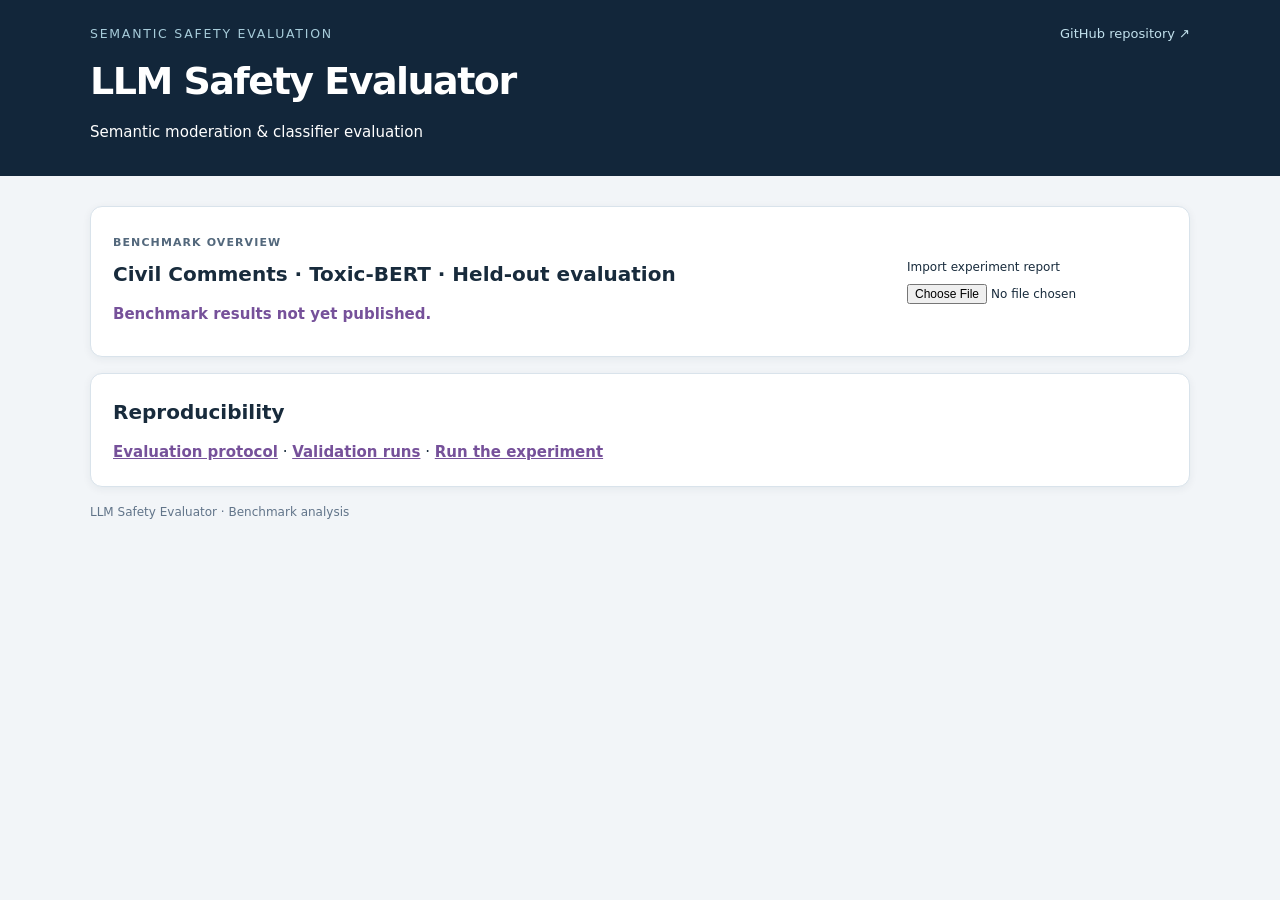
==== docs/index.html @ 62286561 "Polish published dashboard and project documentation" ====
<!doctype html><html lang="en"><head><meta charset="utf-8"><meta name="viewport" content="width=device-width,initial-scale=1"><title>LLM Safety Evaluator | Evaluation dashboard</title><link rel="stylesheet" href="dashboard.css"></head><body><header><div class="topline"><small>SEMANTIC SAFETY EVALUATION</small><a href="https://github.com/rohanst14/LLM-Safety-Evaluator">GitHub repository ↗</a></div><h1>LLM Safety Evaluator</h1><p>Semantic moderation & classifier evaluation</p></header><main><section class="overview"><div><small>BENCHMARK OVERVIEW</small><h2>Civil Comments · Toxic-BERT · Held-out evaluation</h2><p id="status" role="status">Loading published benchmark…</p></div><div class="import"><label for="report">Import experiment report</label><input id="report" type="file" accept=".json,application/json"></div></section><div id="cards" class="grid" aria-live="polite"></div><div id="results"></div><section class="resources"><h2>Reproducibility</h2><a href="https://github.com/rohanst14/LLM-Safety-Evaluator/blob/main/docs/research-protocol.md">Evaluation protocol</a> · <a href="https://github.com/rohanst14/LLM-Safety-Evaluator/actions">Validation runs</a> · <a href="https://github.com/rohanst14/LLM-Safety-Evaluator#installation-and-execution">Run the experiment</a></section><footer>LLM Safety Evaluator · Benchmark analysis</footer></main><script src="dashboard.js"></script></body></html>
---- docs/dashboard.css ----
*{box-sizing:border-box}body{margin:0;background:#f2f5f8;color:#182b3c;font:15px/1.6 system-ui,sans-serif}header{background:#12263a;color:white;padding:24px max(24px,calc((100% - 1100px)/2))}header small{letter-spacing:.14em;color:#a7ccda}header a{color:#c2e1ed}main{max-width:1140px;margin:auto;padding:30px 20px}h1{font-size:38px;letter-spacing:-.04em;margin:6px 0}h2{font-size:20px;margin:0 0 12px}p{margin:8px 0}section,.tile{background:white;border:1px solid #d9e3eb;border-radius:12px;padding:22px;margin-bottom:16px}section{box-shadow:0 2px 8px #152c4010}.grid{display:grid;grid-template-columns:repeat(auto-fit,minmax(160px,1fr));gap:14px}.tile strong{display:block;font-size:29px;color:var(--accent)}.tile span,small{color:#53687c}input{max-width:100%;font:inherit}button{font:inherit;background:var(--accent);color:white;border:0;border-radius:7px;padding:8px 14px;cursor:pointer}pre{overflow:auto;background:#edf2f7;padding:12px;border-radius:6px;font-size:13px}.scroll{overflow:auto}table{border-collapse:collapse;width:100%;text-align:left}th,td{padding:10px;border-bottom:1px solid #e0e7ed;vertical-align:top}th{background:#f5f8fa;font-size:12px;color:#53687c}#status{font-weight:600;color:var(--accent)}footer{color:#617489;font-size:12px}a{color:var(--accent)}:focus-visible{outline:3px solid #58a6c5;outline-offset:3px}
:root{--accent:#76519a}.topline,.overview{display:flex;justify-content:space-between;align-items:center;gap:20px;flex-wrap:wrap}.topline a{font-size:13px;text-decoration:none}.overview small{font-weight:700;letter-spacing:.1em;font-size:11px}.overview h2{margin-top:5px}.import{display:grid;gap:6px;font-size:12px}.resources a{font-weight:600}.tile{border-top:3px solid var(--accent)}
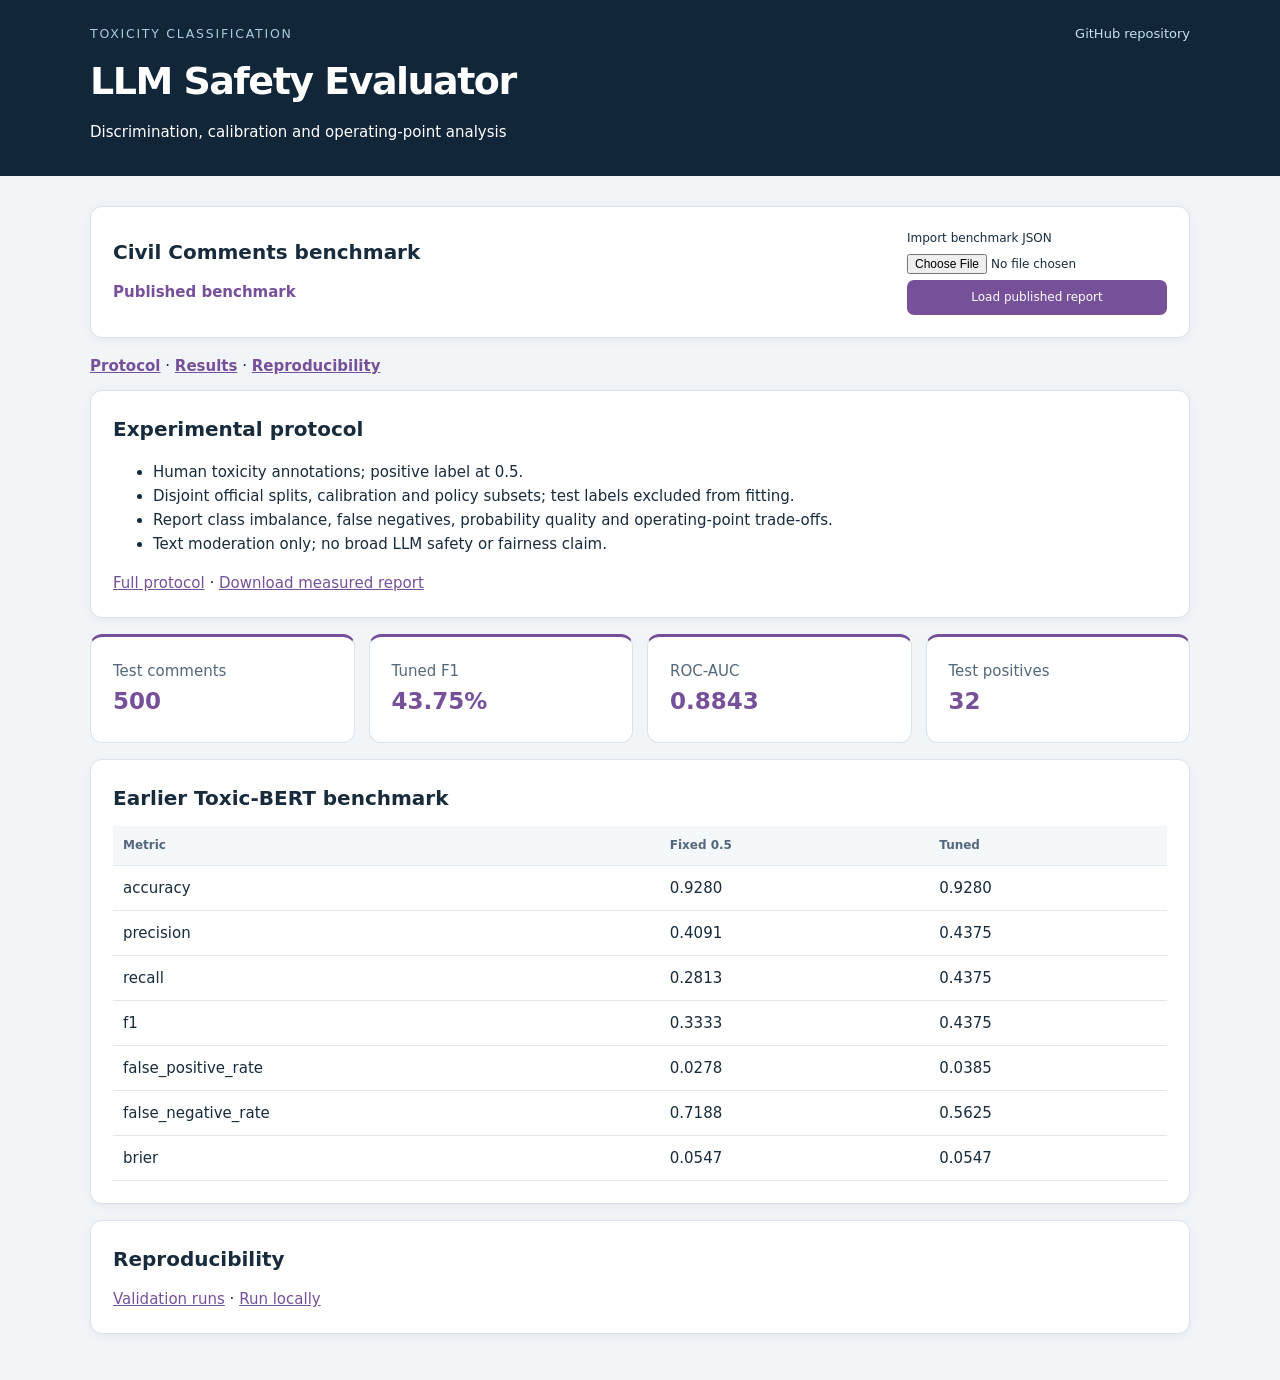
==== commit 66c846b1: "Evaluate supervised lexical and calibrated hybrid moderation models with validation policies" ====
--- a/docs/index.html
+++ b/docs/index.html
@@ -1 +1 @@
-<!doctype html><html lang="en"><head><meta charset="utf-8"><meta name="viewport" content="width=device-width,initial-scale=1"><title>LLM Safety Evaluator | Evaluation dashboard</title><link rel="stylesheet" href="dashboard.css"></head><body><header><div class="topline"><small>SEMANTIC SAFETY EVALUATION</small><a href="https://github.com/rohanst14/LLM-Safety-Evaluator">GitHub repository ↗</a></div><h1>LLM Safety Evaluator</h1><p>Semantic moderation & classifier evaluation</p></header><main><section class="overview"><div><small>BENCHMARK OVERVIEW</small><h2>Civil Comments · Toxic-BERT · Held-out evaluation</h2><p id="status" role="status">Loading published benchmark…</p></div><div class="import"><label for="report">Import experiment report</label><input id="report" type="file" accept=".json,application/json"></div></section><div id="cards" class="grid" aria-live="polite"></div><div id="results"></div><section class="resources"><h2>Reproducibility</h2><a href="https://github.com/rohanst14/LLM-Safety-Evaluator/blob/main/docs/research-protocol.md">Evaluation protocol</a> · <a href="https://github.com/rohanst14/LLM-Safety-Evaluator/actions">Validation runs</a> · <a href="https://github.com/rohanst14/LLM-Safety-Evaluator#installation-and-execution">Run the experiment</a></section><footer>LLM Safety Evaluator · Benchmark analysis</footer></main><script src="dashboard.js"></script></body></html>+<!doctype html><html lang="en"><head><meta charset="utf-8"><meta name="viewport" content="width=device-width,initial-scale=1"><title>LLM Safety Evaluator | Moderation benchmark</title><link rel="stylesheet" href="dashboard.css?v=2"></head><body><header><div class="topline"><small>TOXICITY CLASSIFICATION</small><a href="https://github.com/rohanst14/LLM-Safety-Evaluator">GitHub repository</a></div><h1>LLM Safety Evaluator</h1><p>Discrimination, calibration and operating-point analysis</p></header><main><section class="overview"><div><h2>Civil Comments benchmark</h2><p id="status" role="status">Loading published benchmark…</p></div><div class="import"><label for="report">Import benchmark JSON</label><input id="report" type="file" accept=".json,application/json"><button id="reload" type="button">Load published report</button></div></section><nav><a href="#protocol">Protocol</a> · <a href="#results">Results</a> · <a href="#resources">Reproducibility</a></nav><section id="protocol"><h2>Experimental protocol</h2><ul><li>Human toxicity annotations; positive label at 0.5.</li><li>Disjoint official splits, calibration and policy subsets; test labels excluded from fitting.</li><li>Report class imbalance, false negatives, probability quality and operating-point trade-offs.</li><li>Text moderation only; no broad LLM safety or fairness claim.</li></ul><div id="details"></div><a href="https://github.com/rohanst14/LLM-Safety-Evaluator/blob/main/docs/research-protocol.md">Full protocol</a> · <a href="results/moderation.json" download>Download measured report</a></section><div id="cards" class="grid" aria-live="polite"></div><div id="results"></div><section id="resources"><h2>Reproducibility</h2><a href="https://github.com/rohanst14/LLM-Safety-Evaluator/actions">Validation runs</a> · <a href="https://github.com/rohanst14/LLM-Safety-Evaluator#run-locally">Run locally</a></section></main><script src="dashboard.js?v=2"></script></body></html>
--- a/docs/dashboard.css
+++ b/docs/dashboard.css
@@ -1,2 +1,4 @@
 *{box-sizing:border-box}body{margin:0;background:#f2f5f8;color:#182b3c;font:15px/1.6 system-ui,sans-serif}header{background:#12263a;color:white;padding:24px max(24px,calc((100% - 1100px)/2))}header small{letter-spacing:.14em;color:#a7ccda}header a{color:#c2e1ed}main{max-width:1140px;margin:auto;padding:30px 20px}h1{font-size:38px;letter-spacing:-.04em;margin:6px 0}h2{font-size:20px;margin:0 0 12px}p{margin:8px 0}section,.tile{background:white;border:1px solid #d9e3eb;border-radius:12px;padding:22px;margin-bottom:16px}section{box-shadow:0 2px 8px #152c4010}.grid{display:grid;grid-template-columns:repeat(auto-fit,minmax(160px,1fr));gap:14px}.tile strong{display:block;font-size:29px;color:var(--accent)}.tile span,small{color:#53687c}input{max-width:100%;font:inherit}button{font:inherit;background:var(--accent);color:white;border:0;border-radius:7px;padding:8px 14px;cursor:pointer}pre{overflow:auto;background:#edf2f7;padding:12px;border-radius:6px;font-size:13px}.scroll{overflow:auto}table{border-collapse:collapse;width:100%;text-align:left}th,td{padding:10px;border-bottom:1px solid #e0e7ed;vertical-align:top}th{background:#f5f8fa;font-size:12px;color:#53687c}#status{font-weight:600;color:var(--accent)}footer{color:#617489;font-size:12px}a{color:var(--accent)}:focus-visible{outline:3px solid #58a6c5;outline-offset:3px}
 :root{--accent:#76519a}.topline,.overview{display:flex;justify-content:space-between;align-items:center;gap:20px;flex-wrap:wrap}.topline a{font-size:13px;text-decoration:none}.overview small{font-weight:700;letter-spacing:.1em;font-size:11px}.overview h2{margin-top:5px}.import{display:grid;gap:6px;font-size:12px}.resources a{font-weight:600}.tile{border-top:3px solid var(--accent)}
+
+nav{margin:12px 0}nav a{font-weight:600}.chart{width:100%;height:auto;max-height:420px}.legend{display:flex;gap:10px;flex-wrap:wrap}.legend span{padding:3px 6px;background:#f3f5f8;font-size:12px}#details{overflow-wrap:anywhere;font-size:13px}.tile strong{font-size:23px}.import{min-width:0}@media(max-width:480px){main{padding:16px 12px}section{padding:16px}.import{width:100%}.import input{width:100%}h1{font-size:30px}}
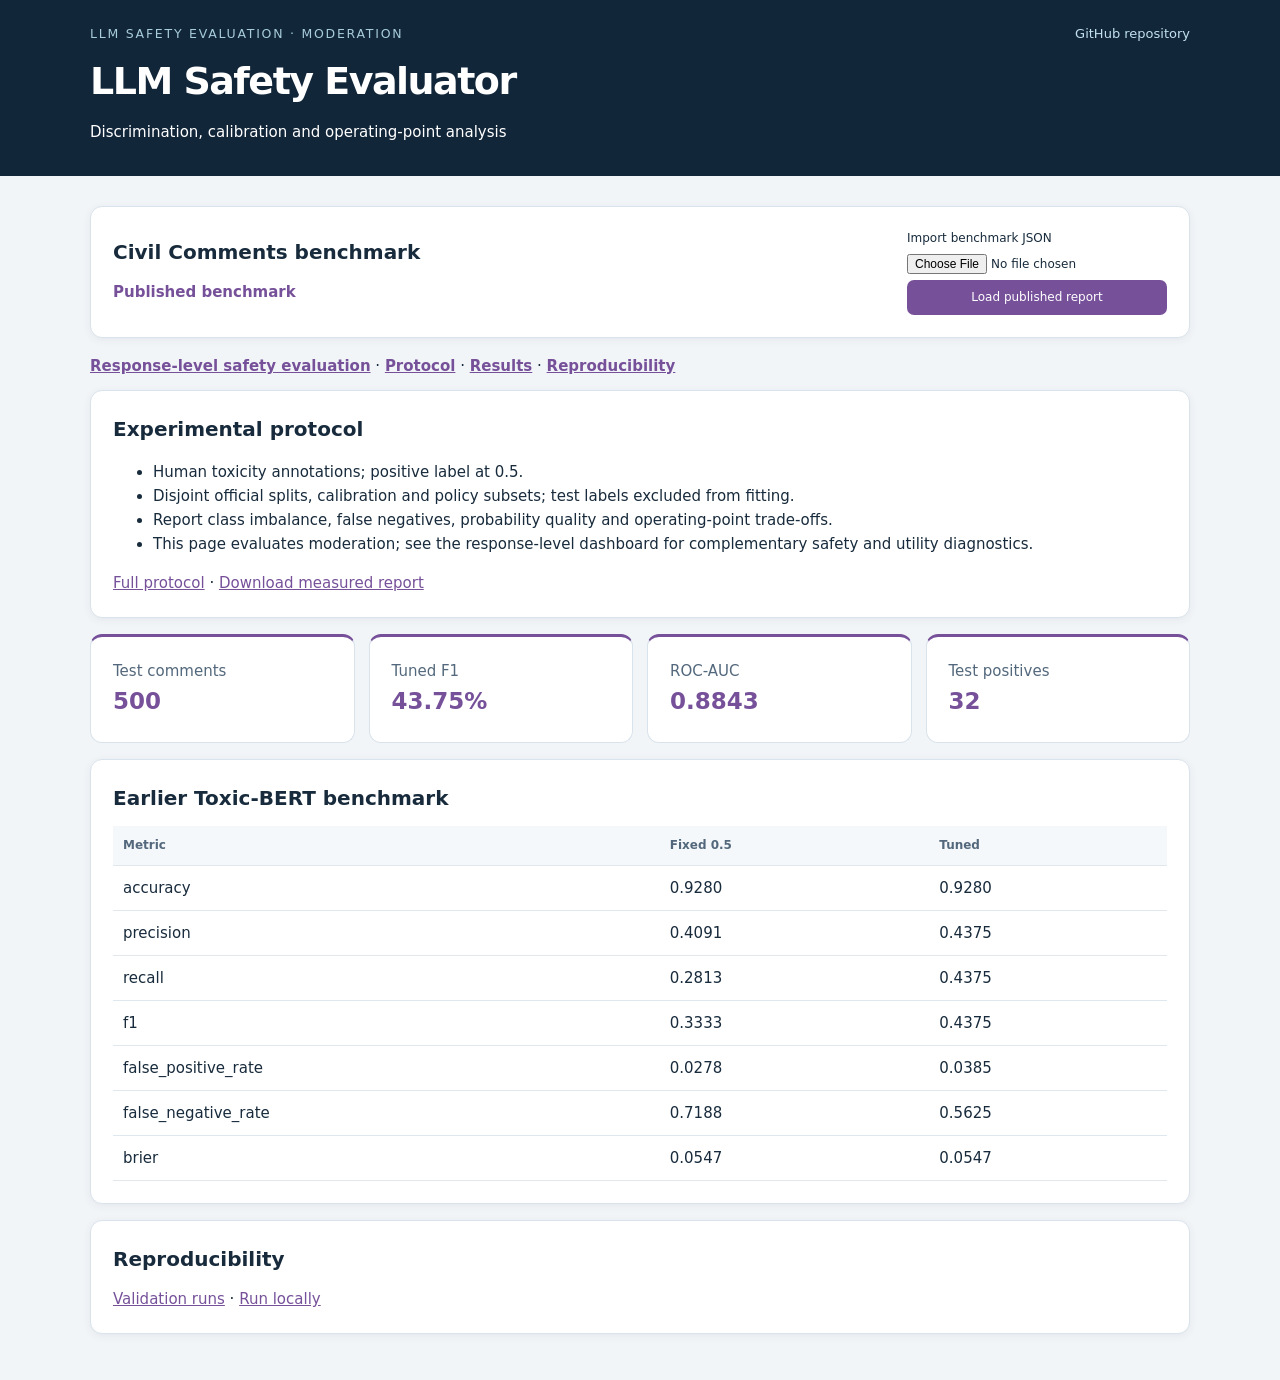
==== commit 2634250d: "Expand safety evaluator to real-model response behavior and controlled confidentiality tests" ====
--- a/docs/index.html
+++ b/docs/index.html
@@ -1 +1 @@
-<!doctype html><html lang="en"><head><meta charset="utf-8"><meta name="viewport" content="width=device-width,initial-scale=1"><title>LLM Safety Evaluator | Moderation benchmark</title><link rel="stylesheet" href="dashboard.css?v=2"></head><body><header><div class="topline"><small>TOXICITY CLASSIFICATION</small><a href="https://github.com/rohanst14/LLM-Safety-Evaluator">GitHub repository</a></div><h1>LLM Safety Evaluator</h1><p>Discrimination, calibration and operating-point analysis</p></header><main><section class="overview"><div><h2>Civil Comments benchmark</h2><p id="status" role="status">Loading published benchmark…</p></div><div class="import"><label for="report">Import benchmark JSON</label><input id="report" type="file" accept=".json,application/json"><button id="reload" type="button">Load published report</button></div></section><nav><a href="#protocol">Protocol</a> · <a href="#results">Results</a> · <a href="#resources">Reproducibility</a></nav><section id="protocol"><h2>Experimental protocol</h2><ul><li>Human toxicity annotations; positive label at 0.5.</li><li>Disjoint official splits, calibration and policy subsets; test labels excluded from fitting.</li><li>Report class imbalance, false negatives, probability quality and operating-point trade-offs.</li><li>Text moderation only; no broad LLM safety or fairness claim.</li></ul><div id="details"></div><a href="https://github.com/rohanst14/LLM-Safety-Evaluator/blob/main/docs/research-protocol.md">Full protocol</a> · <a href="results/moderation.json" download>Download measured report</a></section><div id="cards" class="grid" aria-live="polite"></div><div id="results"></div><section id="resources"><h2>Reproducibility</h2><a href="https://github.com/rohanst14/LLM-Safety-Evaluator/actions">Validation runs</a> · <a href="https://github.com/rohanst14/LLM-Safety-Evaluator#run-locally">Run locally</a></section></main><script src="dashboard.js?v=2"></script></body></html>+<!doctype html><html lang="en"><head><meta charset="utf-8"><meta name="viewport" content="width=device-width,initial-scale=1"><title>LLM Safety Evaluator | Moderation benchmark</title><link rel="stylesheet" href="dashboard.css?v=3"></head><body><header><div class="topline"><small>LLM SAFETY EVALUATION · MODERATION</small><a href="https://github.com/rohanst14/LLM-Safety-Evaluator">GitHub repository</a></div><h1>LLM Safety Evaluator</h1><p>Discrimination, calibration and operating-point analysis</p></header><main><section class="overview"><div><h2>Civil Comments benchmark</h2><p id="status" role="status">Loading published benchmark…</p></div><div class="import"><label for="report">Import benchmark JSON</label><input id="report" type="file" accept=".json,application/json"><button id="reload" type="button">Load published report</button></div></section><nav><a href="behavior.html">Response-level safety evaluation</a> · <a href="#protocol">Protocol</a> · <a href="#results">Results</a> · <a href="#resources">Reproducibility</a></nav><section id="protocol"><h2>Experimental protocol</h2><ul><li>Human toxicity annotations; positive label at 0.5.</li><li>Disjoint official splits, calibration and policy subsets; test labels excluded from fitting.</li><li>Report class imbalance, false negatives, probability quality and operating-point trade-offs.</li><li>This page evaluates moderation; see the response-level dashboard for complementary safety and utility diagnostics.</li></ul><div id="details"></div><a href="https://github.com/rohanst14/LLM-Safety-Evaluator/blob/main/docs/research-protocol.md">Full protocol</a> · <a href="results/moderation.json" download>Download measured report</a></section><div id="cards" class="grid" aria-live="polite"></div><div id="results"></div><section id="resources"><h2>Reproducibility</h2><a href="https://github.com/rohanst14/LLM-Safety-Evaluator/actions">Validation runs</a> · <a href="https://github.com/rohanst14/LLM-Safety-Evaluator#run-locally">Run locally</a></section></main><script src="dashboard.js?v=3"></script></body></html>
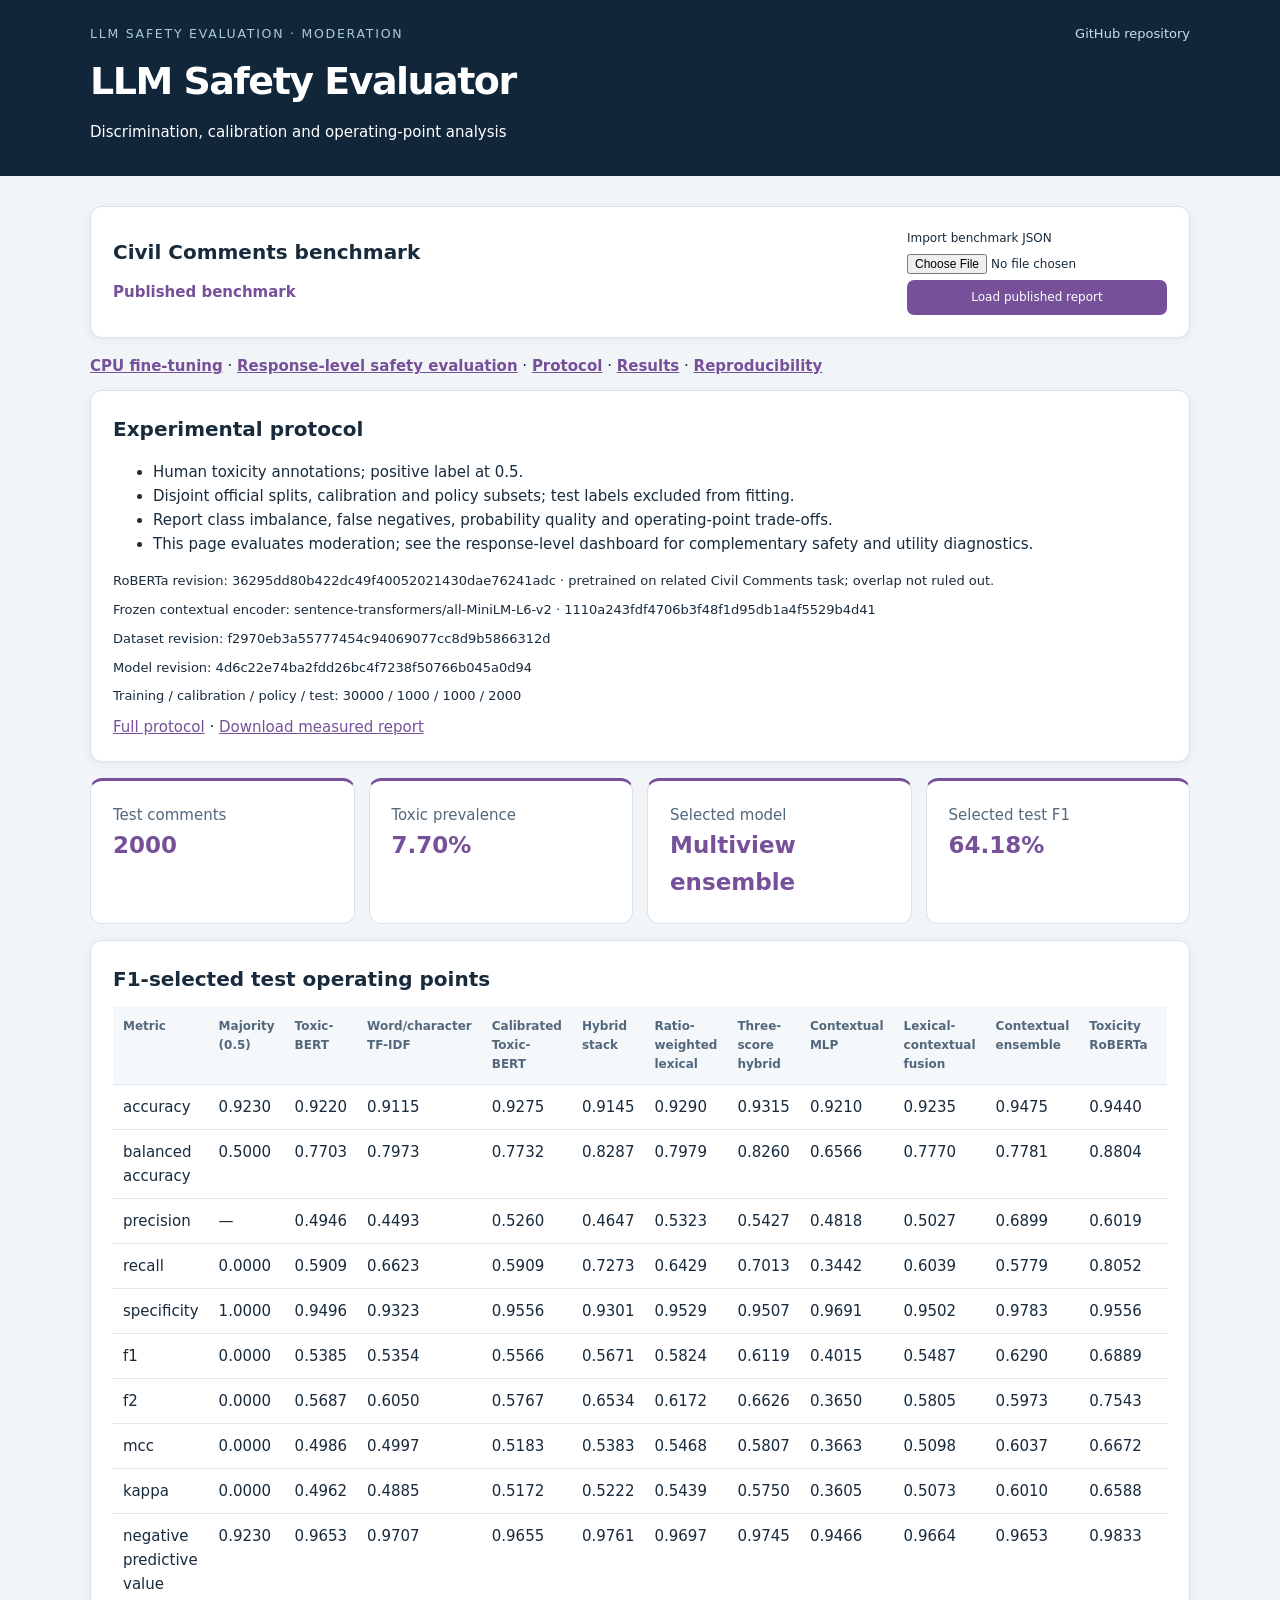
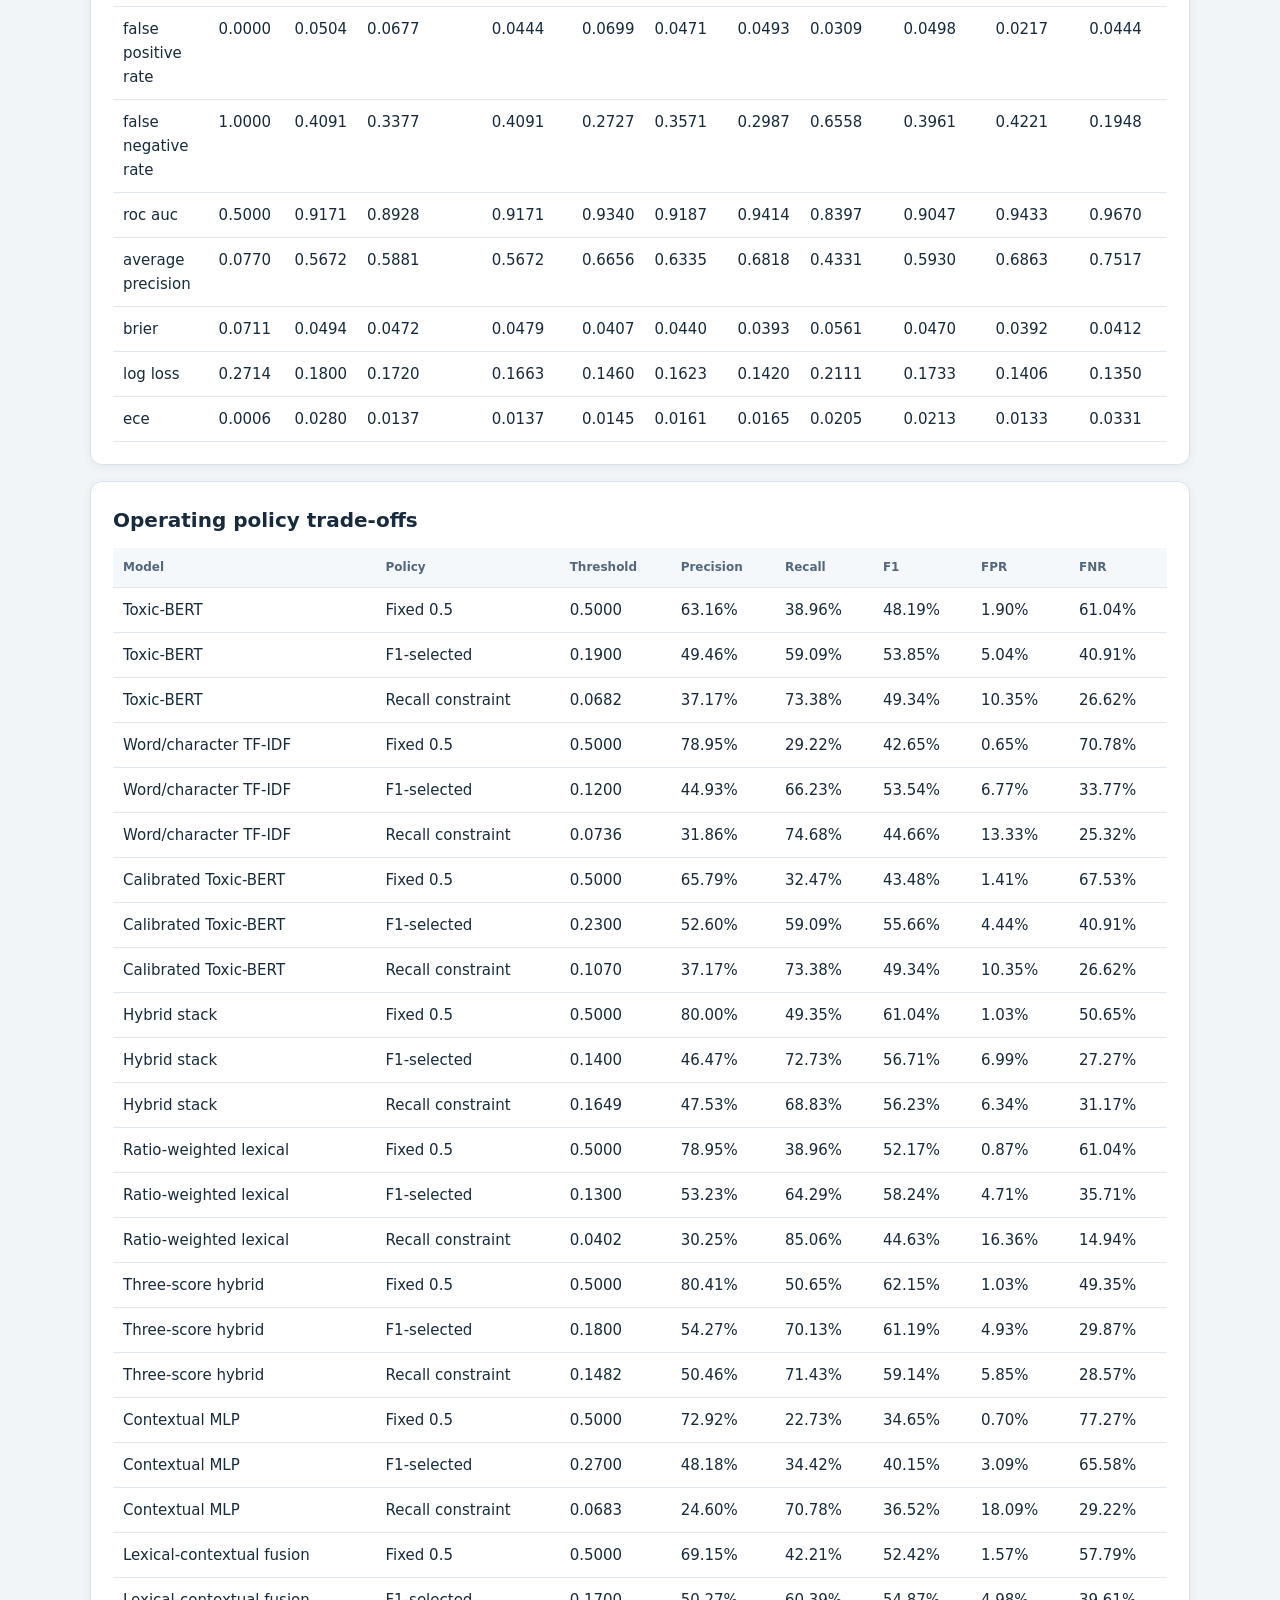
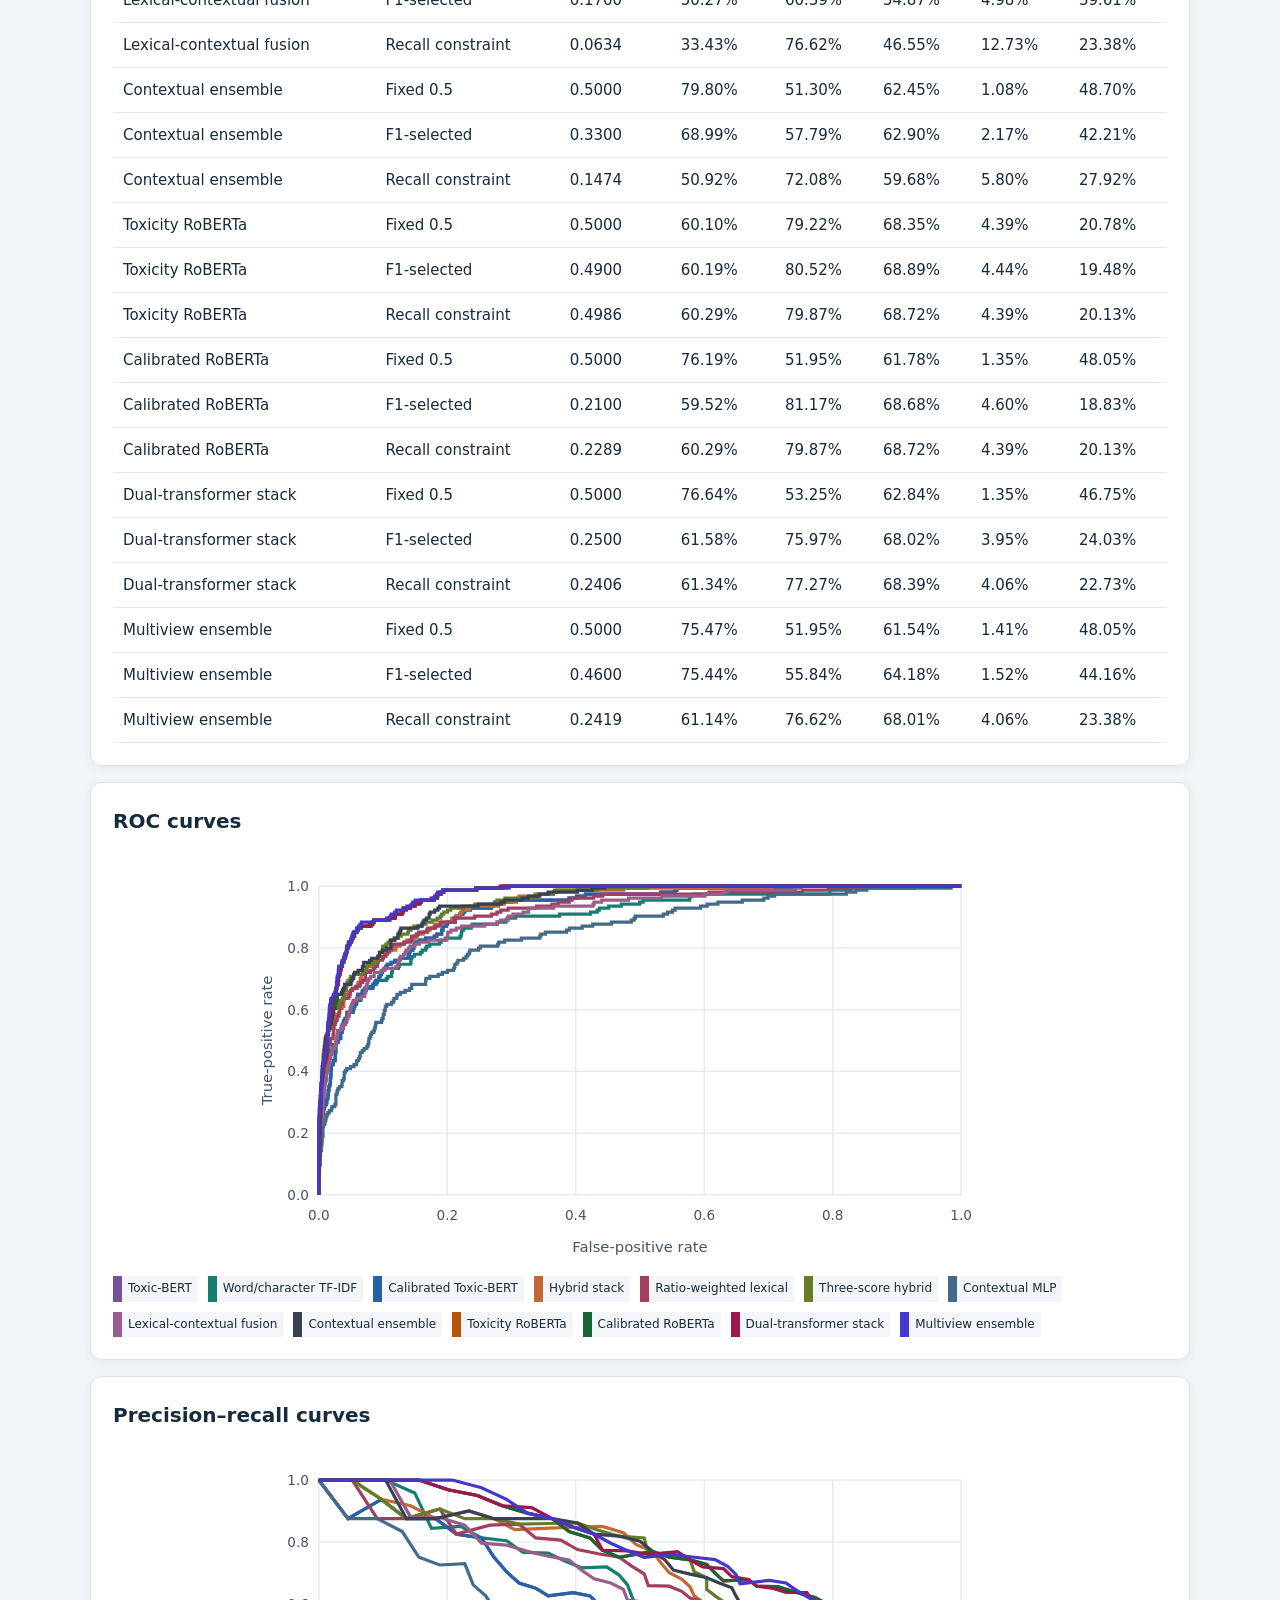
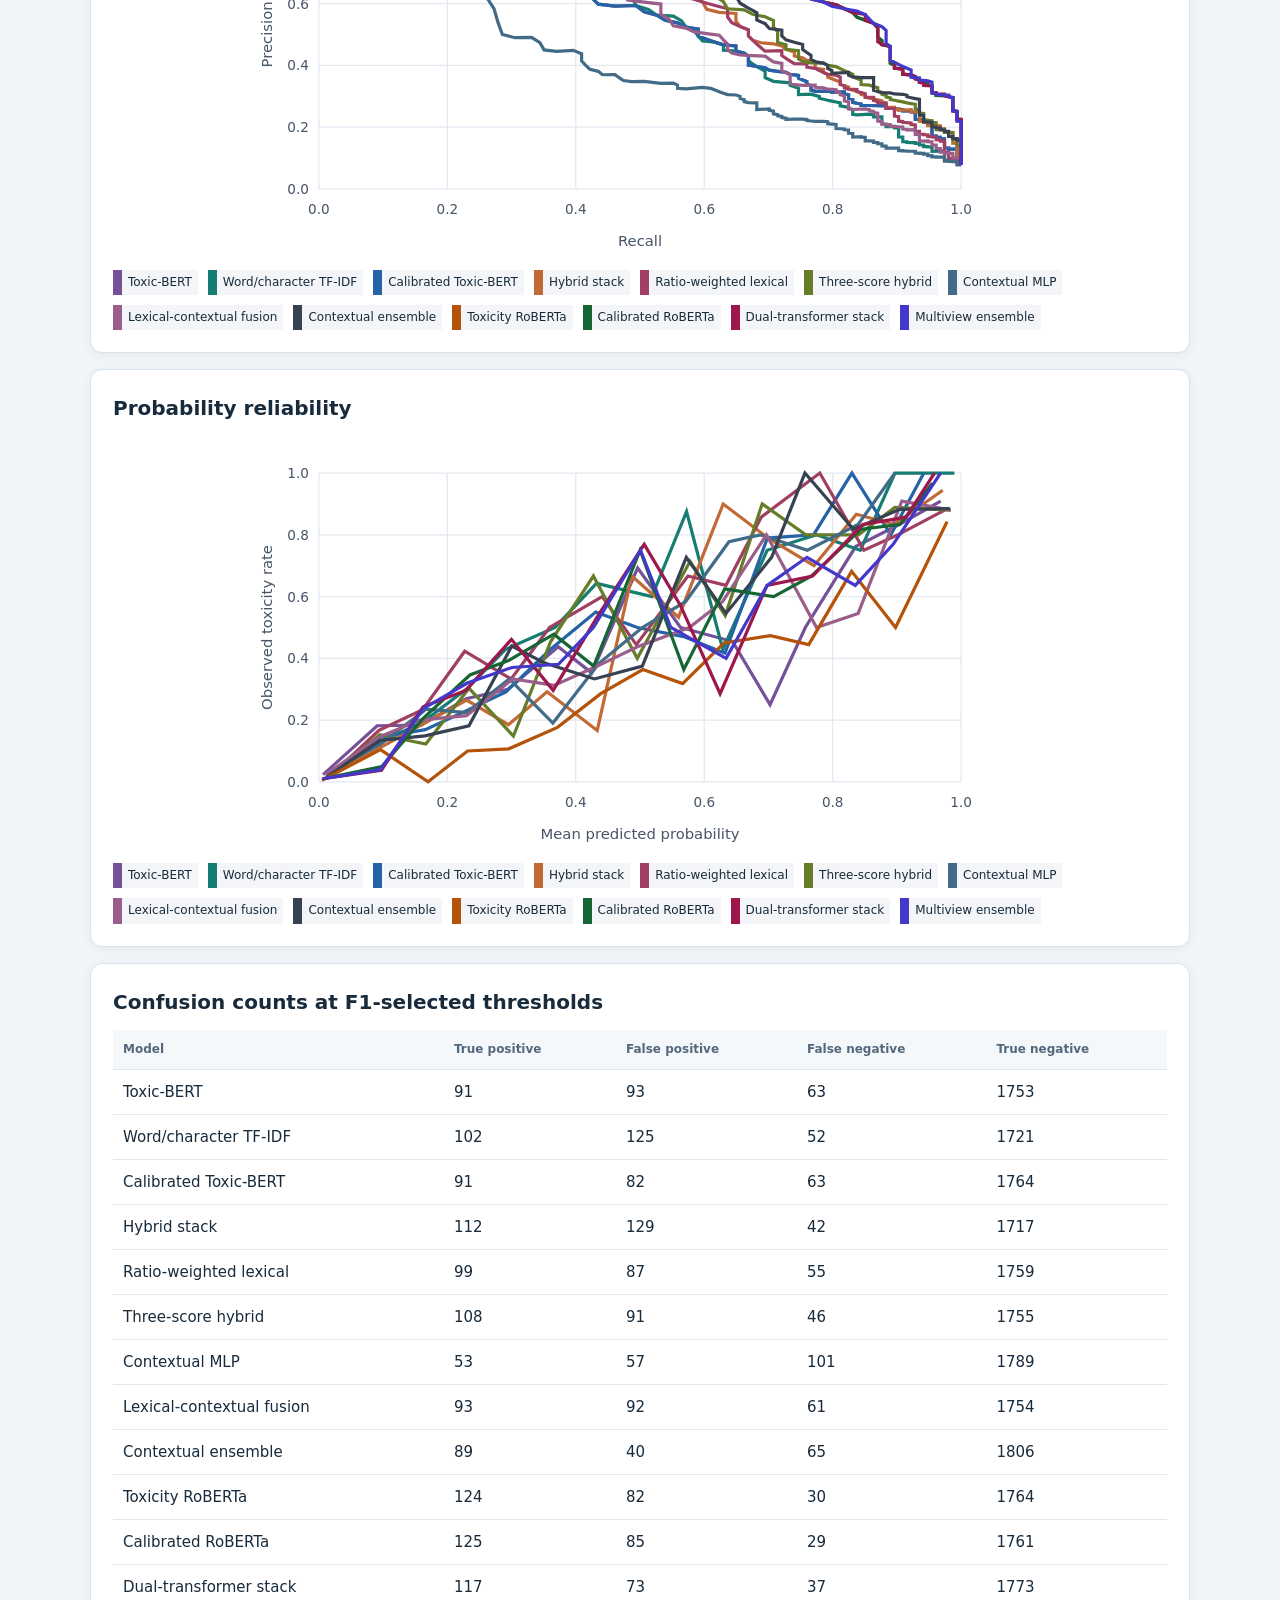
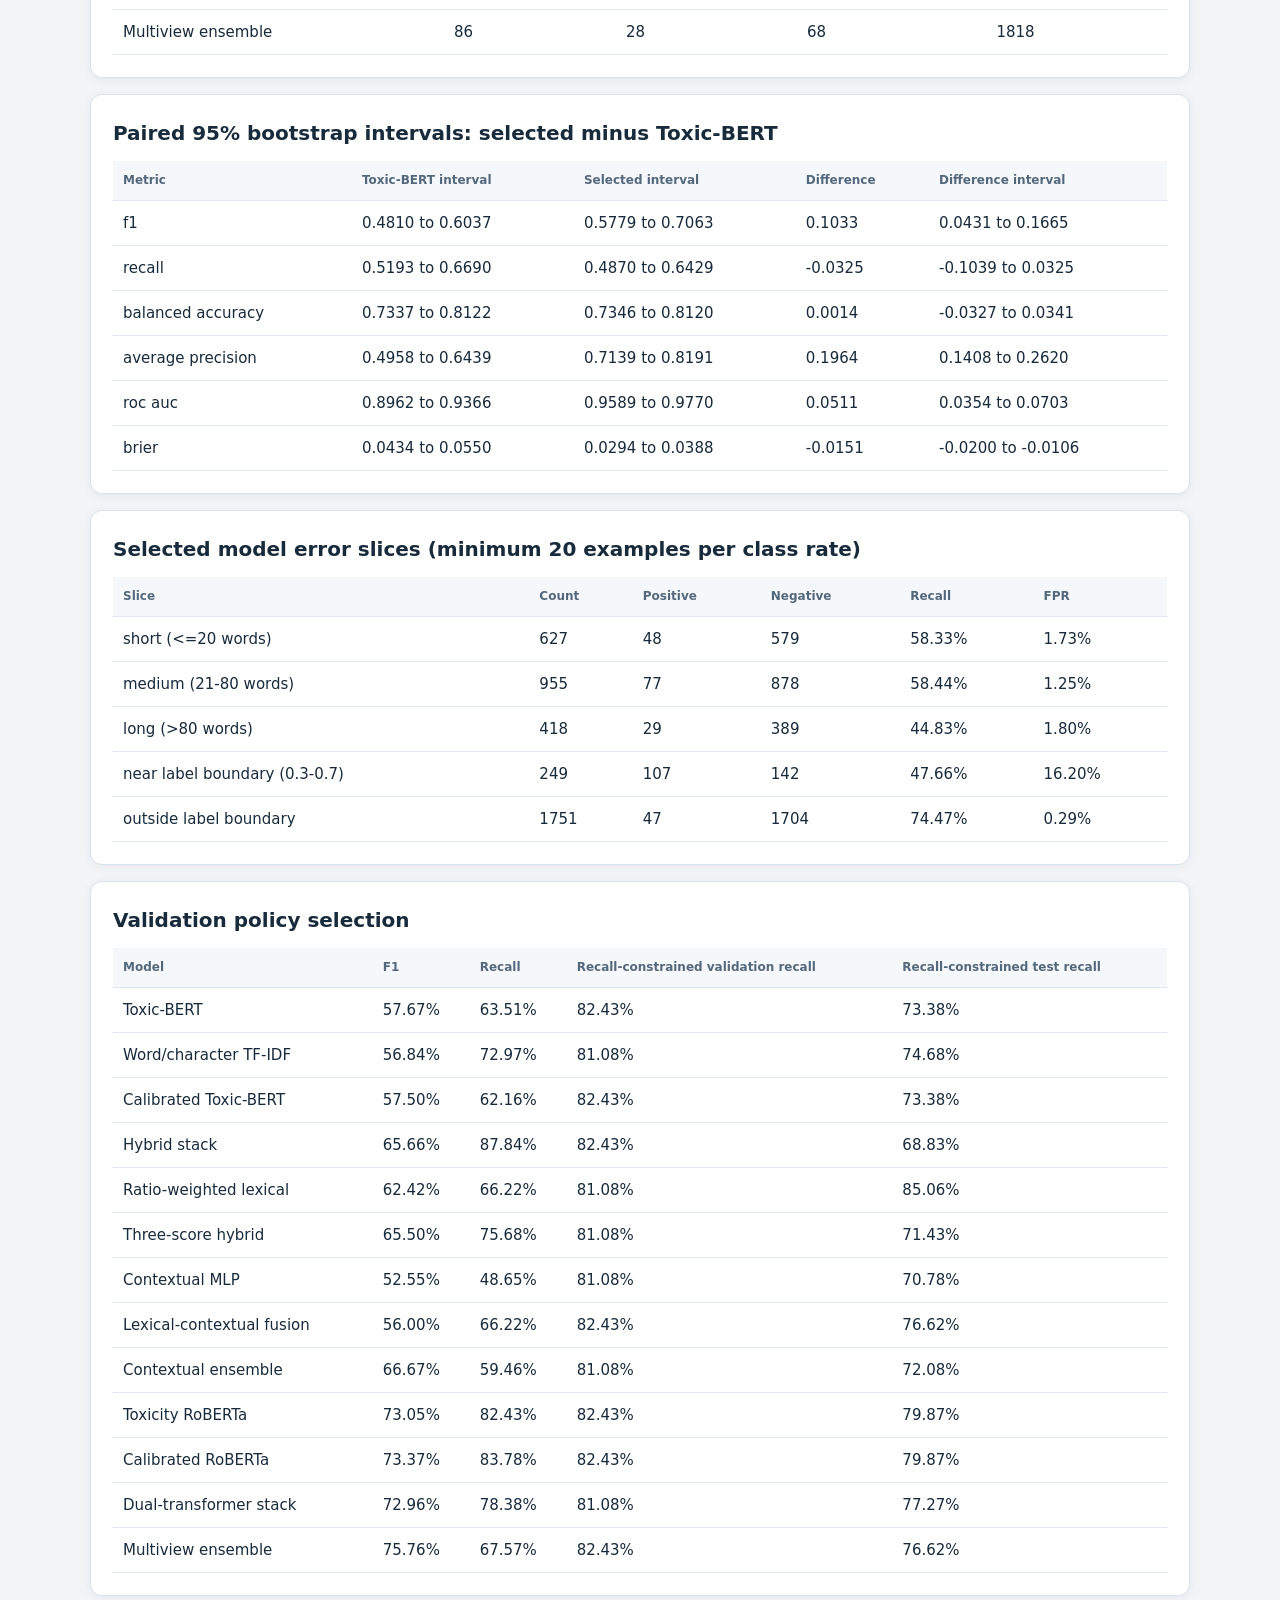
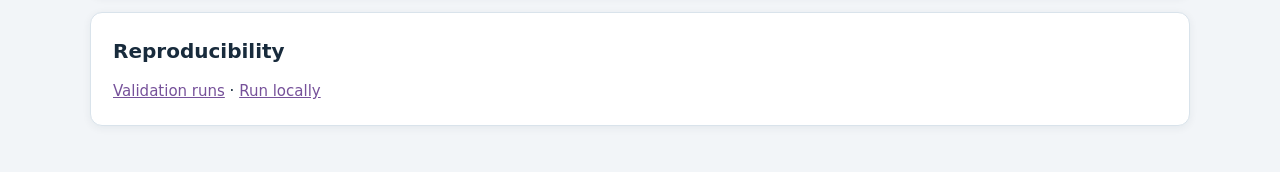
==== commit 24318c52: "Implement CPU end-to-end compact BERT fine-tuning and held-out loss ablation" ====
--- a/docs/index.html
+++ b/docs/index.html
@@ -1 +1 @@
-<!doctype html><html lang="en"><head><meta charset="utf-8"><meta name="viewport" content="width=device-width,initial-scale=1"><title>LLM Safety Evaluator | Moderation benchmark</title><link rel="stylesheet" href="dashboard.css?v=3"></head><body><header><div class="topline"><small>LLM SAFETY EVALUATION · MODERATION</small><a href="https://github.com/rohanst14/LLM-Safety-Evaluator">GitHub repository</a></div><h1>LLM Safety Evaluator</h1><p>Discrimination, calibration and operating-point analysis</p></header><main><section class="overview"><div><h2>Civil Comments benchmark</h2><p id="status" role="status">Loading published benchmark…</p></div><div class="import"><label for="report">Import benchmark JSON</label><input id="report" type="file" accept=".json,application/json"><button id="reload" type="button">Load published report</button></div></section><nav><a href="behavior.html">Response-level safety evaluation</a> · <a href="#protocol">Protocol</a> · <a href="#results">Results</a> · <a href="#resources">Reproducibility</a></nav><section id="protocol"><h2>Experimental protocol</h2><ul><li>Human toxicity annotations; positive label at 0.5.</li><li>Disjoint official splits, calibration and policy subsets; test labels excluded from fitting.</li><li>Report class imbalance, false negatives, probability quality and operating-point trade-offs.</li><li>This page evaluates moderation; see the response-level dashboard for complementary safety and utility diagnostics.</li></ul><div id="details"></div><a href="https://github.com/rohanst14/LLM-Safety-Evaluator/blob/main/docs/research-protocol.md">Full protocol</a> · <a href="results/moderation.json" download>Download measured report</a></section><div id="cards" class="grid" aria-live="polite"></div><div id="results"></div><section id="resources"><h2>Reproducibility</h2><a href="https://github.com/rohanst14/LLM-Safety-Evaluator/actions">Validation runs</a> · <a href="https://github.com/rohanst14/LLM-Safety-Evaluator#run-locally">Run locally</a></section></main><script src="dashboard.js?v=3"></script></body></html>+<!doctype html><html lang="en"><head><meta charset="utf-8"><meta name="viewport" content="width=device-width,initial-scale=1"><title>LLM Safety Evaluator | Moderation benchmark</title><link rel="stylesheet" href="dashboard.css?v=5"></head><body><header><div class="topline"><small>LLM SAFETY EVALUATION · MODERATION</small><a href="https://github.com/rohanst14/LLM-Safety-Evaluator">GitHub repository</a></div><h1>LLM Safety Evaluator</h1><p>Discrimination, calibration and operating-point analysis</p></header><main><section class="overview"><div><h2>Civil Comments benchmark</h2><p id="status" role="status">Loading published benchmark…</p></div><div class="import"><label for="report">Import benchmark JSON</label><input id="report" type="file" accept=".json,application/json"><button id="reload" type="button">Load published report</button></div></section><nav><a href="fine-tuning.html">CPU fine-tuning</a> · <a href="behavior.html">Response-level safety evaluation</a> · <a href="#protocol">Protocol</a> · <a href="#results">Results</a> · <a href="#resources">Reproducibility</a></nav><section id="protocol"><h2>Experimental protocol</h2><ul><li>Human toxicity annotations; positive label at 0.5.</li><li>Disjoint official splits, calibration and policy subsets; test labels excluded from fitting.</li><li>Report class imbalance, false negatives, probability quality and operating-point trade-offs.</li><li>This page evaluates moderation; see the response-level dashboard for complementary safety and utility diagnostics.</li></ul><div id="details"></div><a href="https://github.com/rohanst14/LLM-Safety-Evaluator/blob/main/docs/research-protocol.md">Full protocol</a> · <a href="results/moderation.json" download>Download measured report</a></section><div id="cards" class="grid" aria-live="polite"></div><div id="results"></div><section id="resources"><h2>Reproducibility</h2><a href="https://github.com/rohanst14/LLM-Safety-Evaluator/actions">Validation runs</a> · <a href="https://github.com/rohanst14/LLM-Safety-Evaluator#run-locally">Run locally</a></section></main><script src="dashboard.js?v=5"></script></body></html>
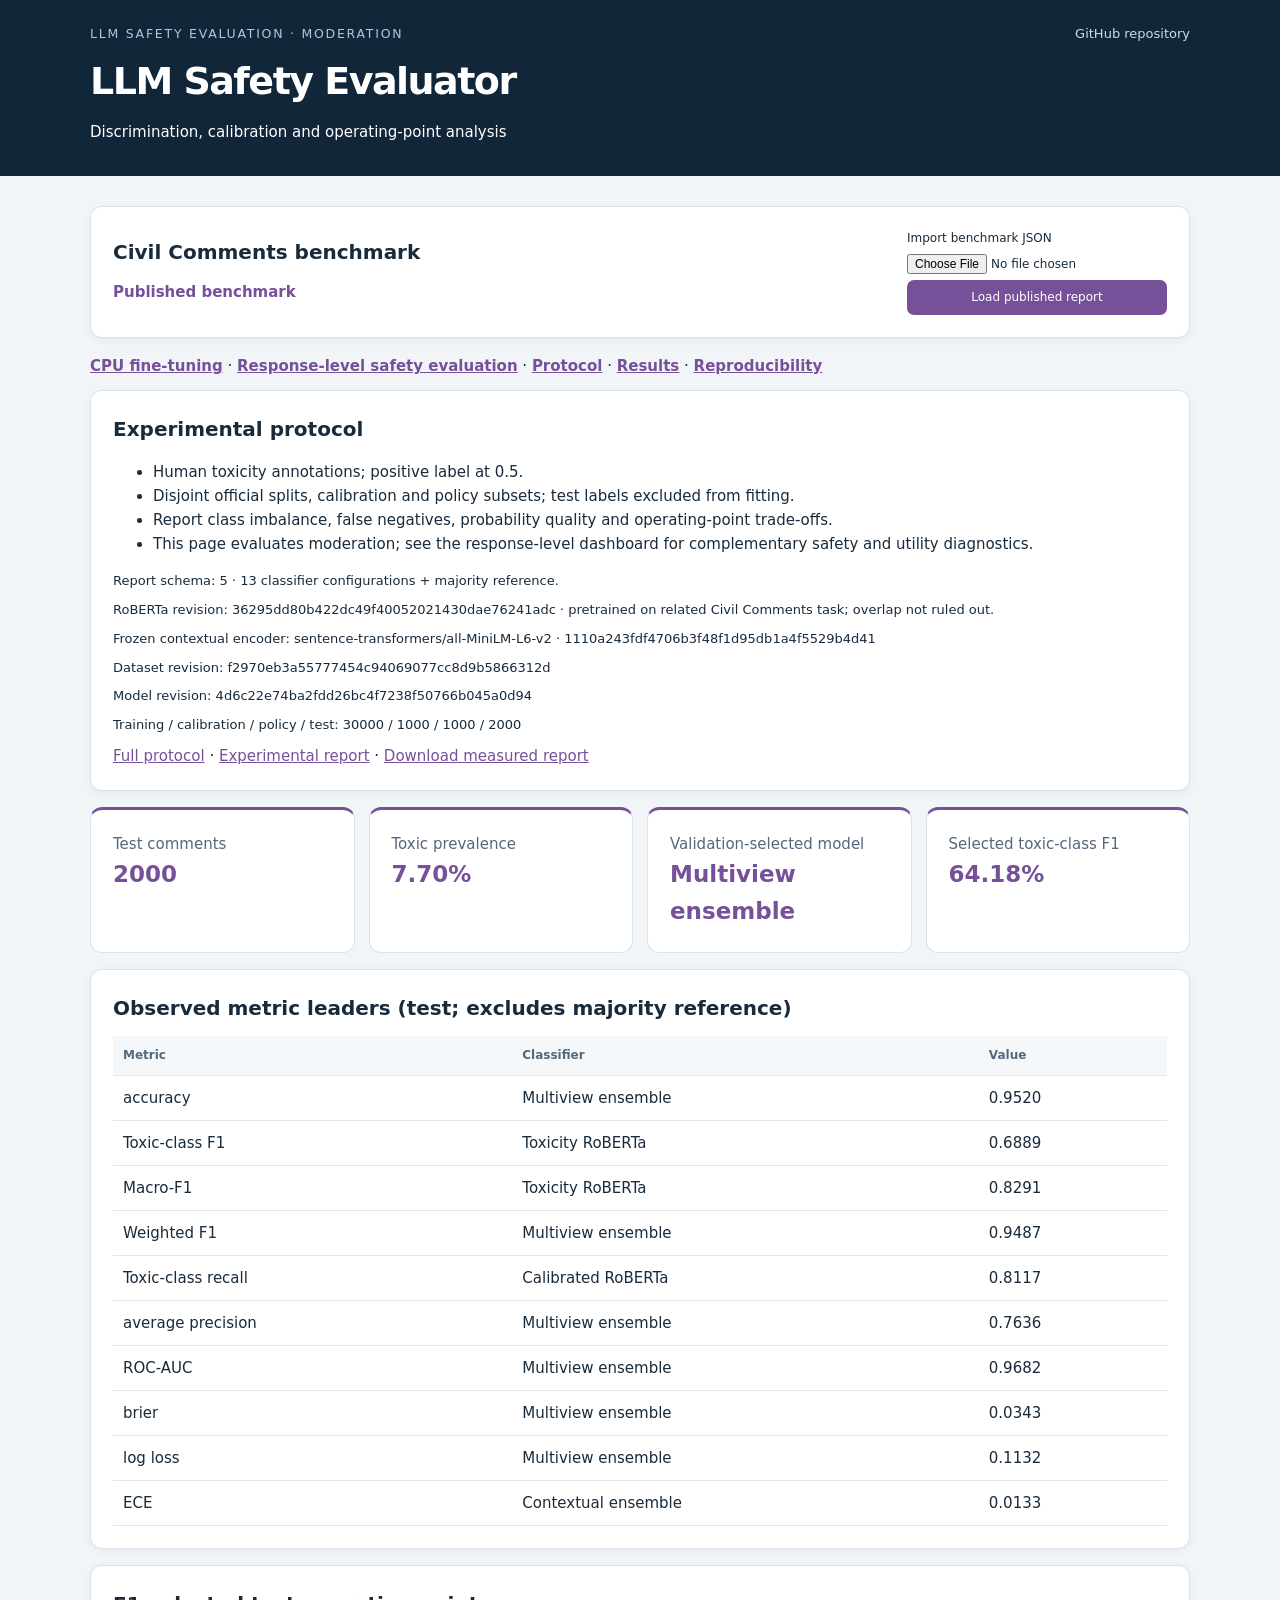
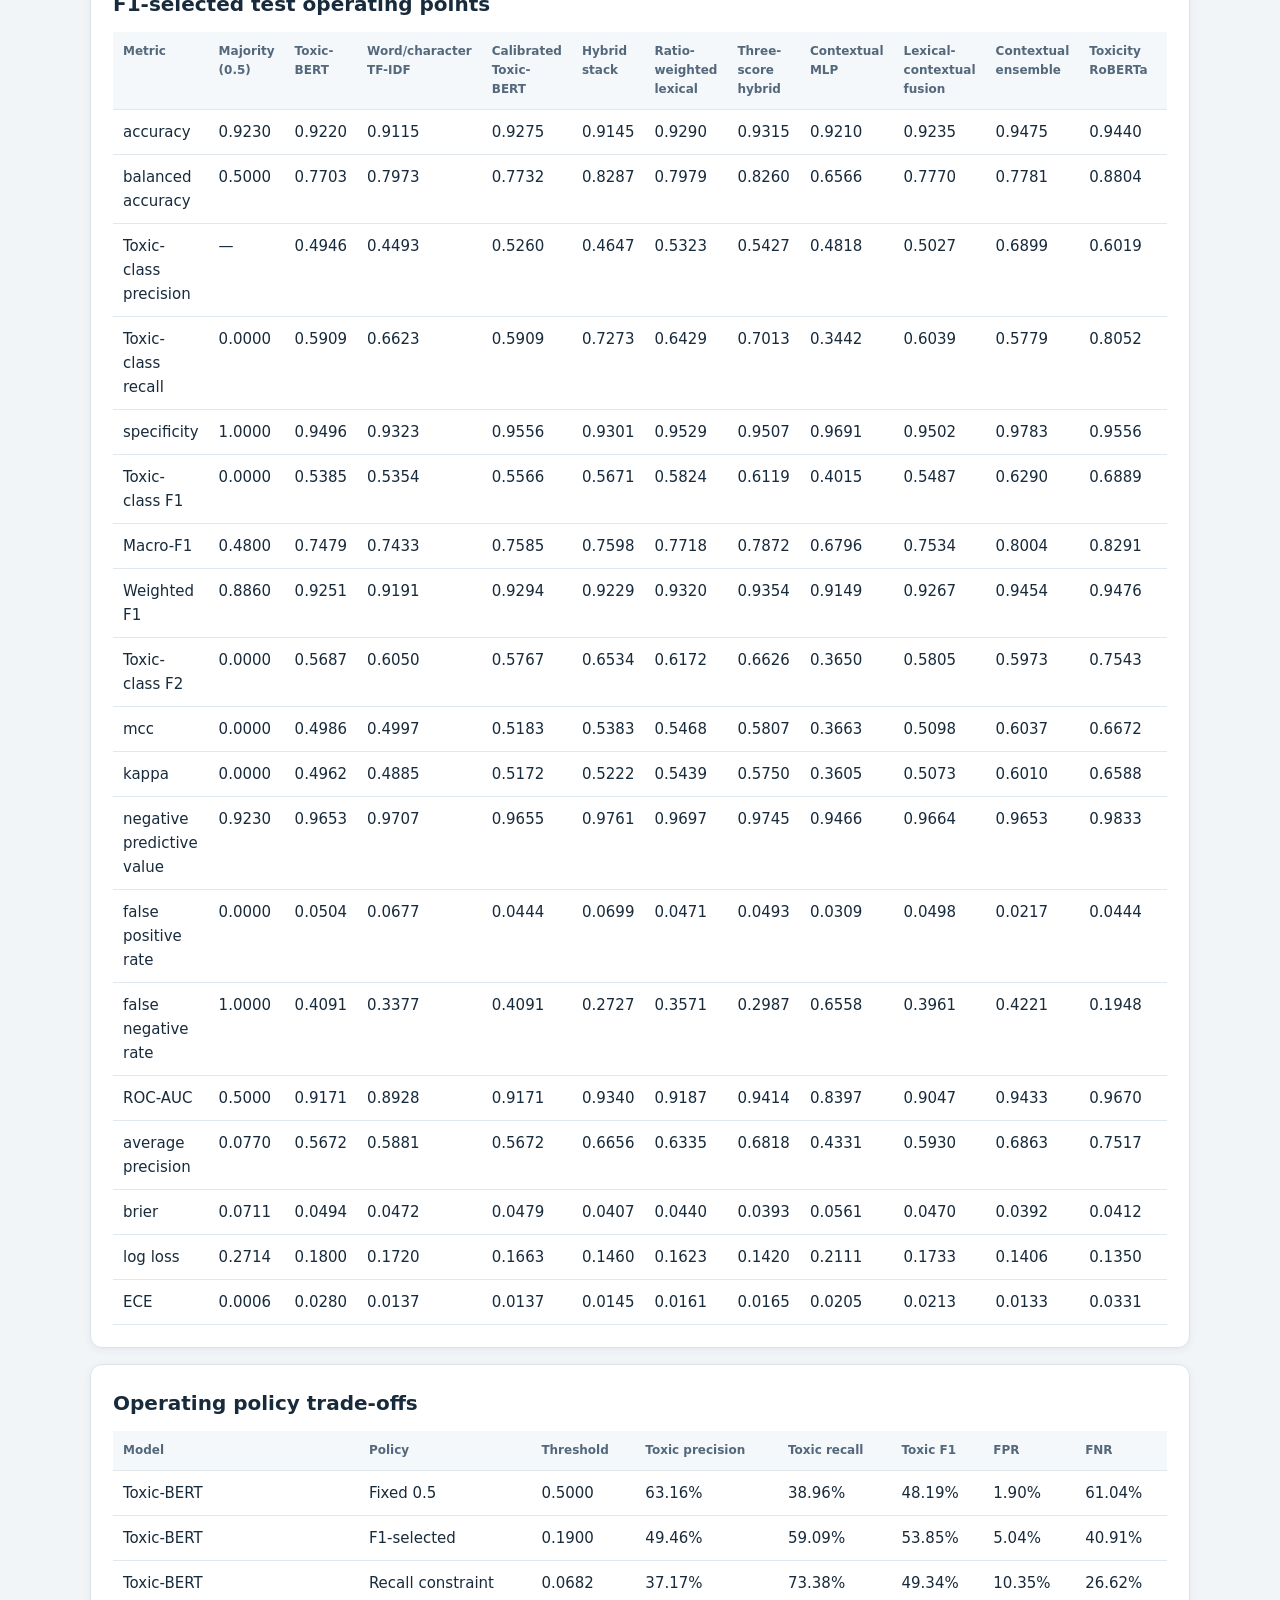
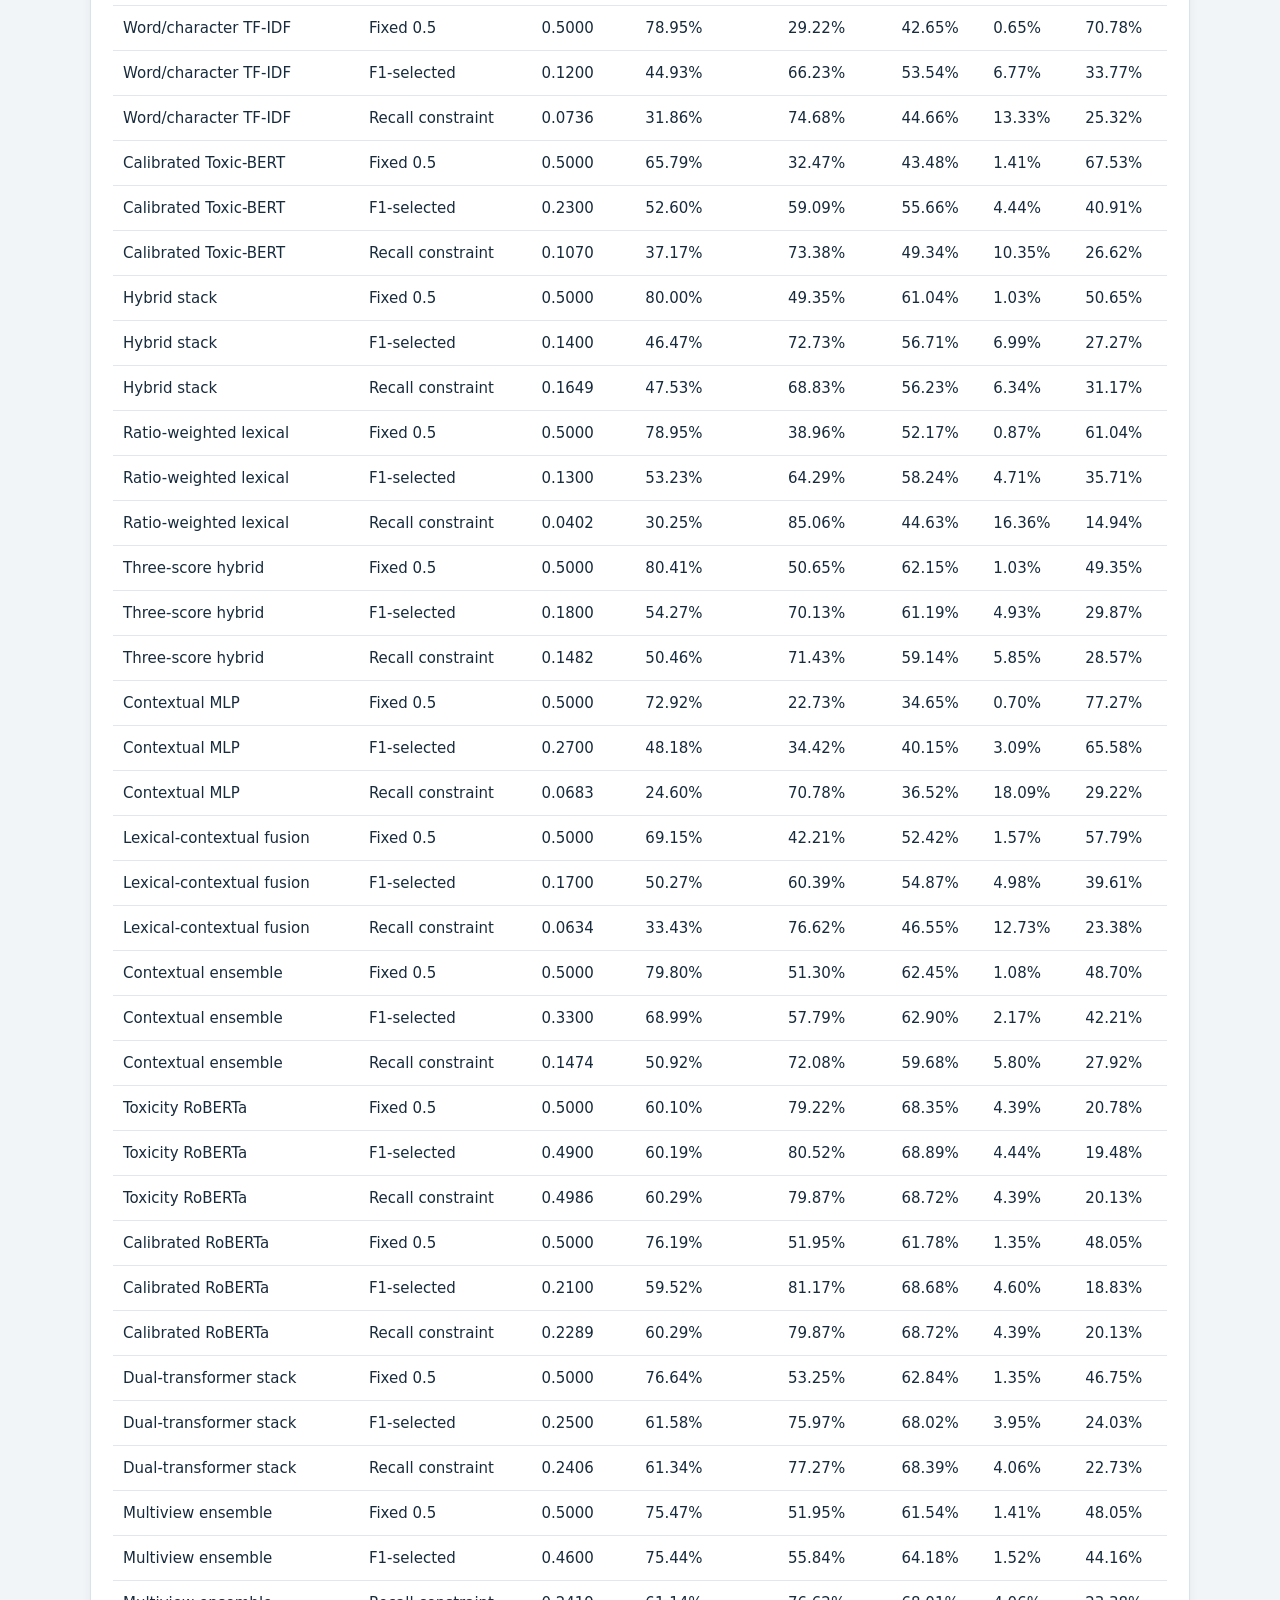
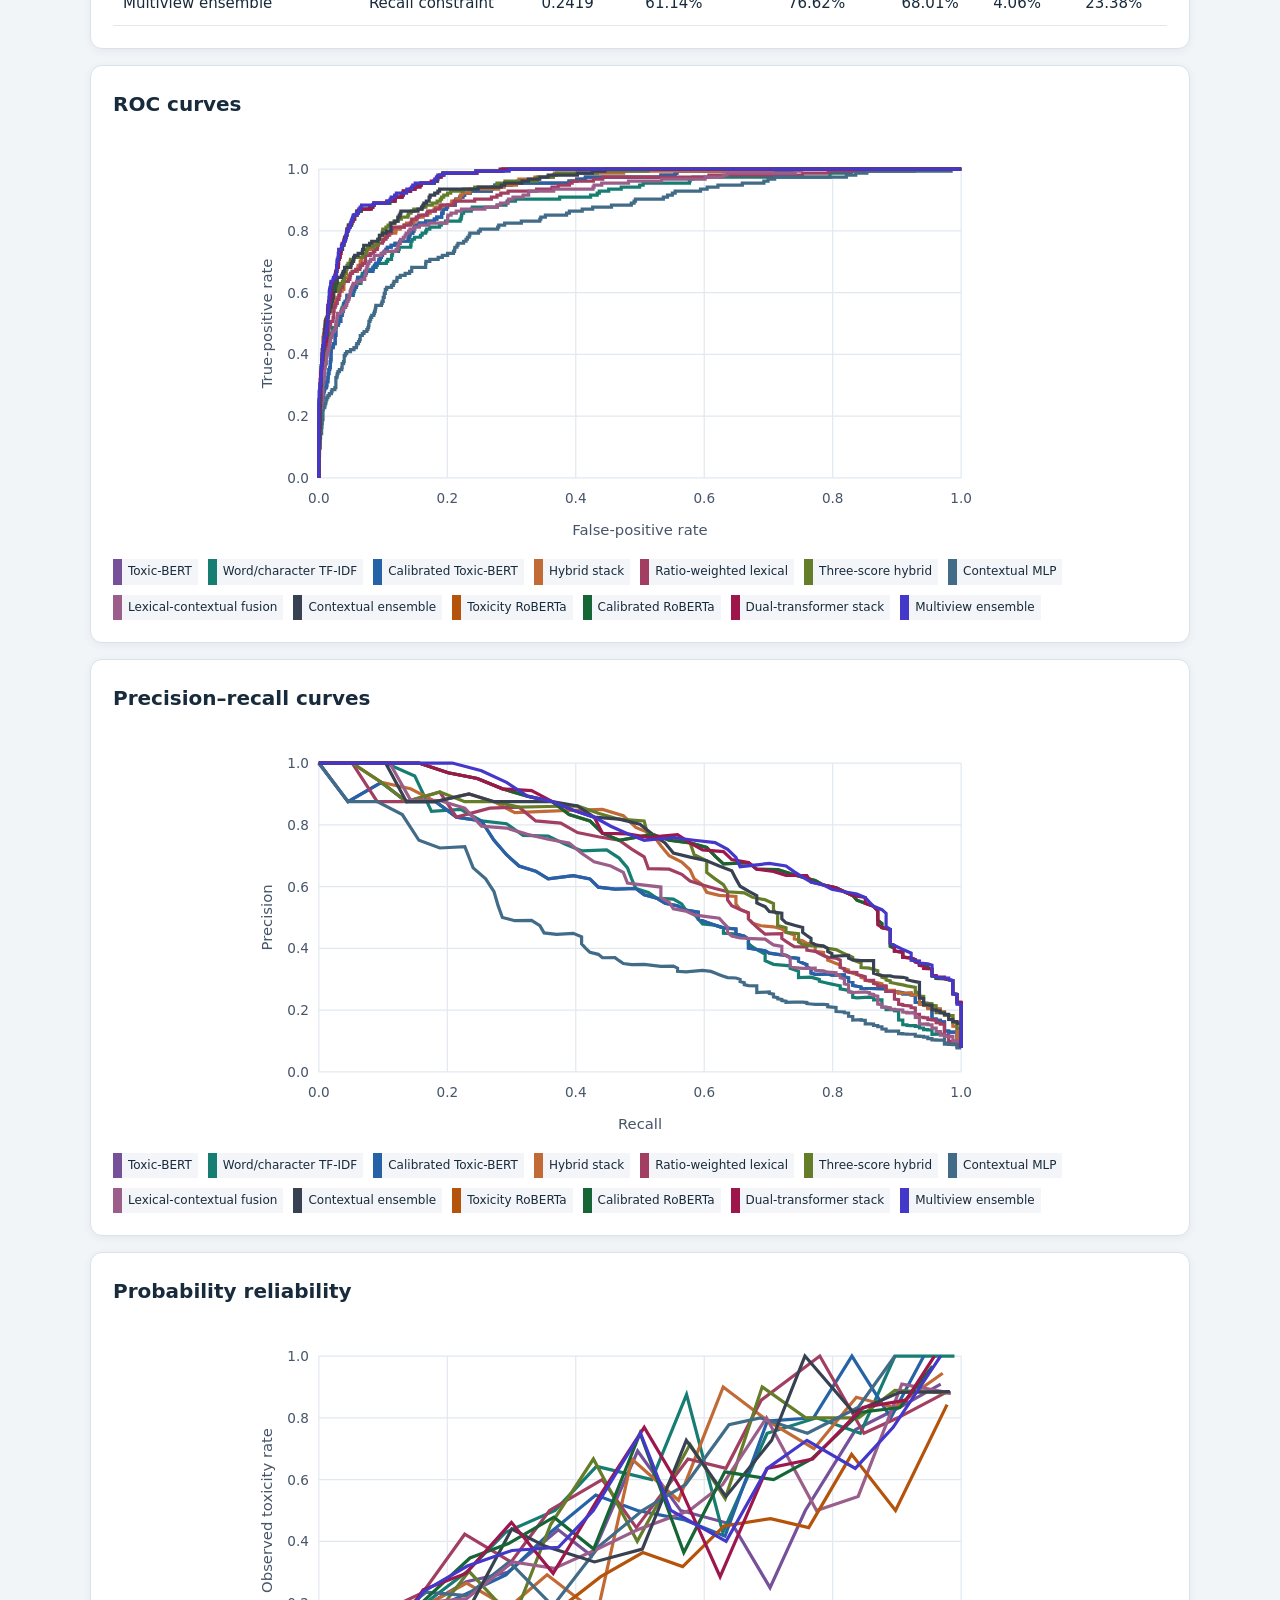
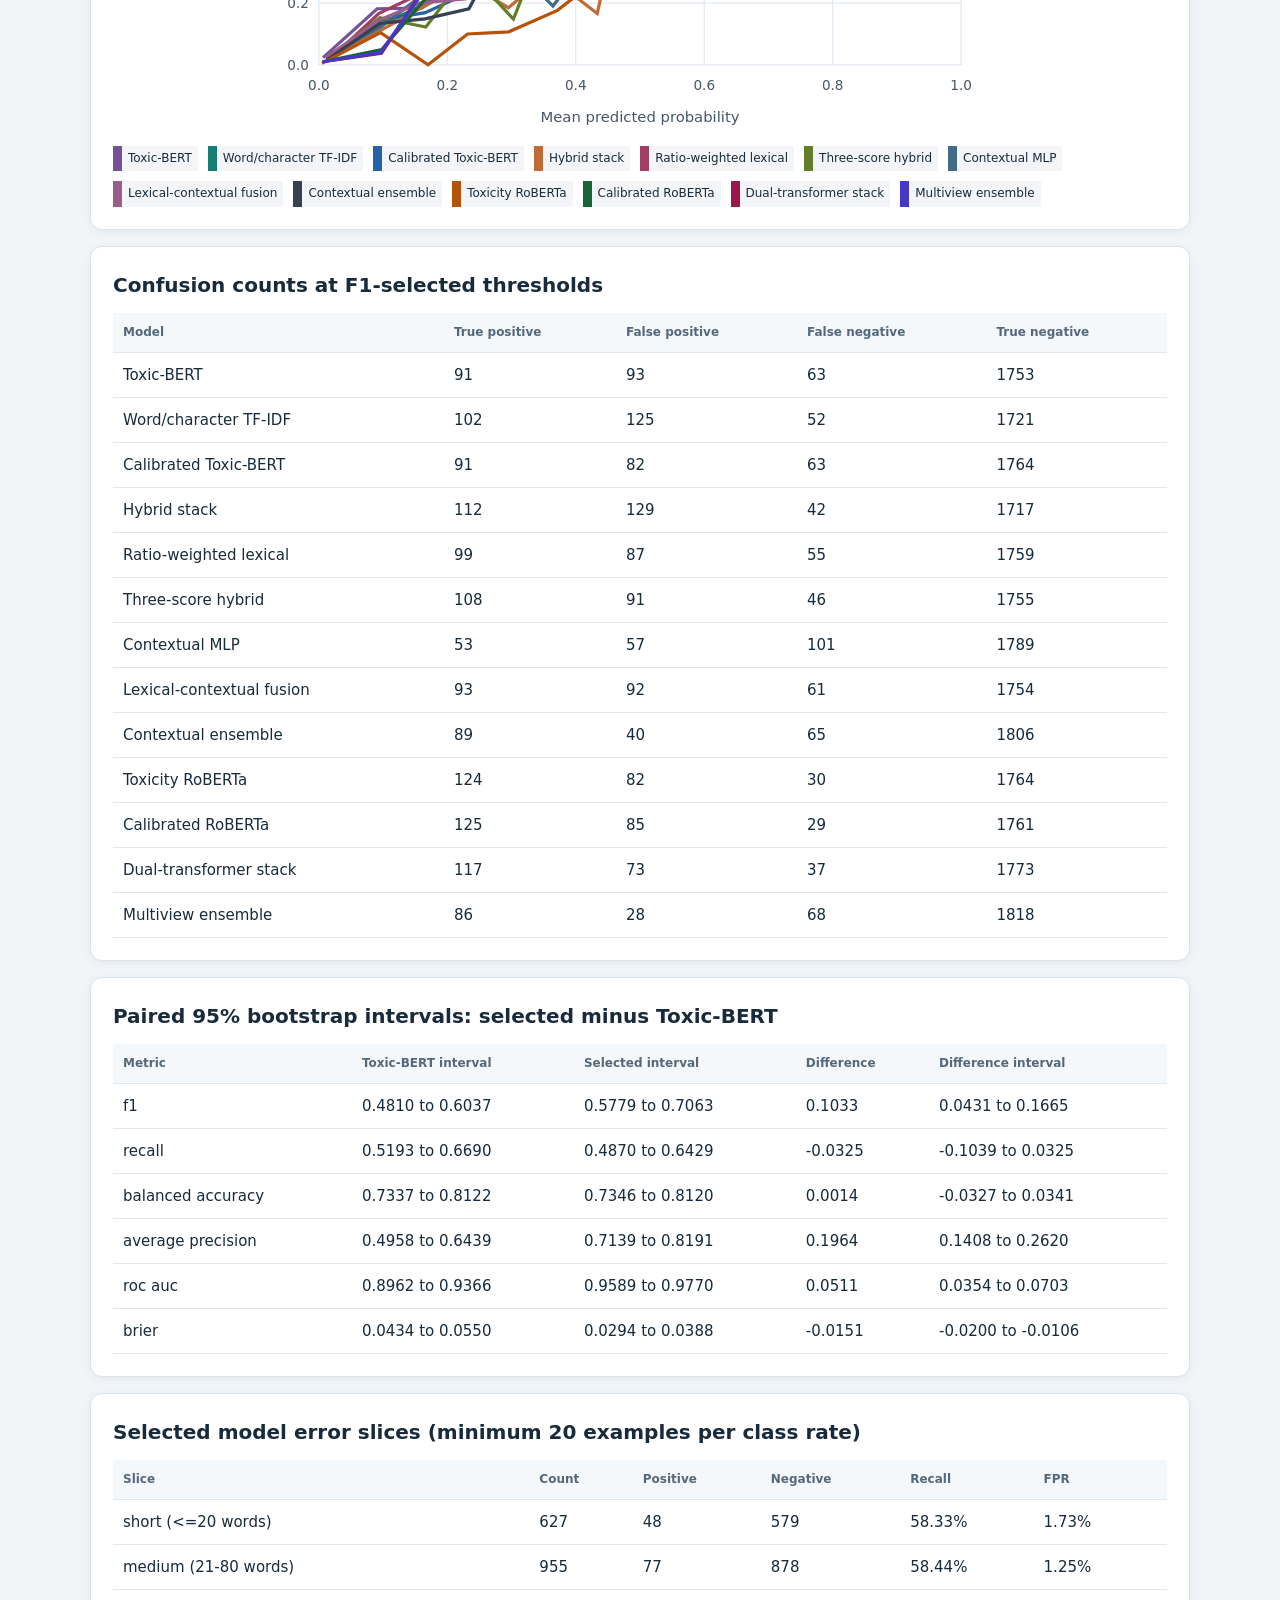
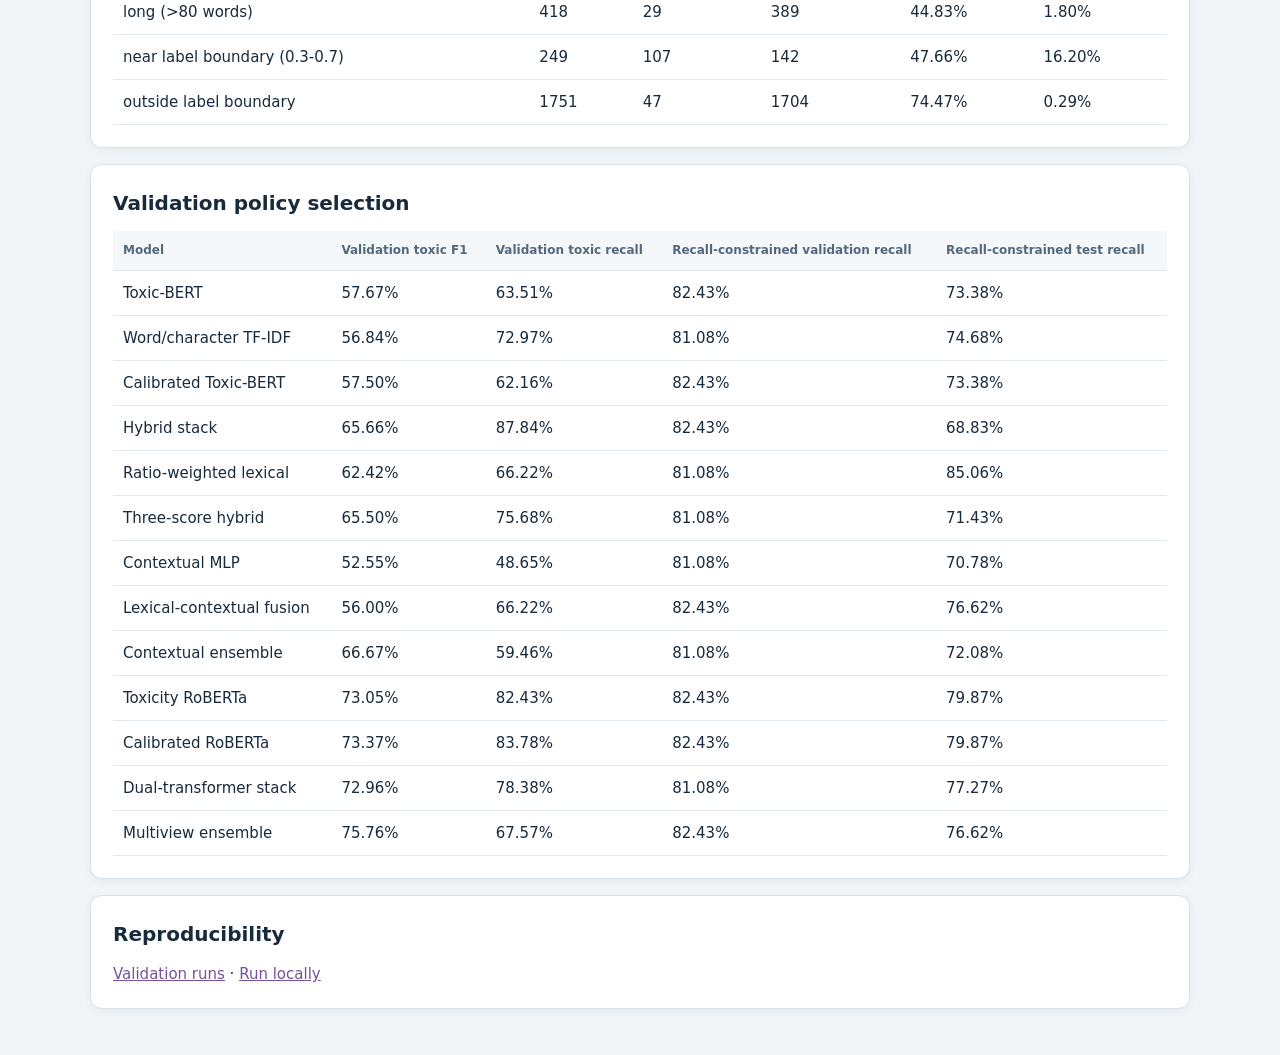
==== commit dcd27c7c: "Audit research reports, clarify metric leaders and unify dashboard navigation" ====
--- a/docs/index.html
+++ b/docs/index.html
@@ -1 +1 @@
-<!doctype html><html lang="en"><head><meta charset="utf-8"><meta name="viewport" content="width=device-width,initial-scale=1"><title>LLM Safety Evaluator | Moderation benchmark</title><link rel="stylesheet" href="dashboard.css?v=5"></head><body><header><div class="topline"><small>LLM SAFETY EVALUATION · MODERATION</small><a href="https://github.com/rohanst14/LLM-Safety-Evaluator">GitHub repository</a></div><h1>LLM Safety Evaluator</h1><p>Discrimination, calibration and operating-point analysis</p></header><main><section class="overview"><div><h2>Civil Comments benchmark</h2><p id="status" role="status">Loading published benchmark…</p></div><div class="import"><label for="report">Import benchmark JSON</label><input id="report" type="file" accept=".json,application/json"><button id="reload" type="button">Load published report</button></div></section><nav><a href="fine-tuning.html">CPU fine-tuning</a> · <a href="behavior.html">Response-level safety evaluation</a> · <a href="#protocol">Protocol</a> · <a href="#results">Results</a> · <a href="#resources">Reproducibility</a></nav><section id="protocol"><h2>Experimental protocol</h2><ul><li>Human toxicity annotations; positive label at 0.5.</li><li>Disjoint official splits, calibration and policy subsets; test labels excluded from fitting.</li><li>Report class imbalance, false negatives, probability quality and operating-point trade-offs.</li><li>This page evaluates moderation; see the response-level dashboard for complementary safety and utility diagnostics.</li></ul><div id="details"></div><a href="https://github.com/rohanst14/LLM-Safety-Evaluator/blob/main/docs/research-protocol.md">Full protocol</a> · <a href="results/moderation.json" download>Download measured report</a></section><div id="cards" class="grid" aria-live="polite"></div><div id="results"></div><section id="resources"><h2>Reproducibility</h2><a href="https://github.com/rohanst14/LLM-Safety-Evaluator/actions">Validation runs</a> · <a href="https://github.com/rohanst14/LLM-Safety-Evaluator#run-locally">Run locally</a></section></main><script src="dashboard.js?v=5"></script></body></html>+<!doctype html><html lang="en"><head><meta charset="utf-8"><meta name="viewport" content="width=device-width,initial-scale=1"><title>LLM Safety Evaluator | Moderation benchmark</title><link rel="stylesheet" href="dashboard.css?v=6"></head><body><header><div class="topline"><small>LLM SAFETY EVALUATION · MODERATION</small><a href="https://github.com/rohanst14/LLM-Safety-Evaluator">GitHub repository</a></div><h1>LLM Safety Evaluator</h1><p>Discrimination, calibration and operating-point analysis</p></header><main><section class="overview"><div><h2>Civil Comments benchmark</h2><p id="status" role="status">Loading published benchmark…</p></div><div class="import"><label for="report">Import benchmark JSON</label><input id="report" type="file" accept=".json,application/json"><button id="reload" type="button">Load published report</button></div></section><nav><a href="fine-tuning.html">CPU fine-tuning</a> · <a href="behavior.html">Response-level safety evaluation</a> · <a href="#protocol">Protocol</a> · <a href="#results">Results</a> · <a href="#resources">Reproducibility</a></nav><section id="protocol"><h2>Experimental protocol</h2><ul><li>Human toxicity annotations; positive label at 0.5.</li><li>Disjoint official splits, calibration and policy subsets; test labels excluded from fitting.</li><li>Report class imbalance, false negatives, probability quality and operating-point trade-offs.</li><li>This page evaluates moderation; see the response-level dashboard for complementary safety and utility diagnostics.</li></ul><div id="details"></div><a href="https://github.com/rohanst14/LLM-Safety-Evaluator/blob/main/docs/research-protocol.md">Full protocol</a> · <a href="https://github.com/rohanst14/LLM-Safety-Evaluator/blob/main/docs/experimental-report.md">Experimental report</a> · <a href="results/moderation.json" download>Download measured report</a></section><div id="cards" class="grid" aria-live="polite"></div><div id="results"></div><section id="resources"><h2>Reproducibility</h2><a href="https://github.com/rohanst14/LLM-Safety-Evaluator/actions">Validation runs</a> · <a href="https://github.com/rohanst14/LLM-Safety-Evaluator#reproduce">Run locally</a></section></main><script src="dashboard.js?v=6"></script></body></html>
